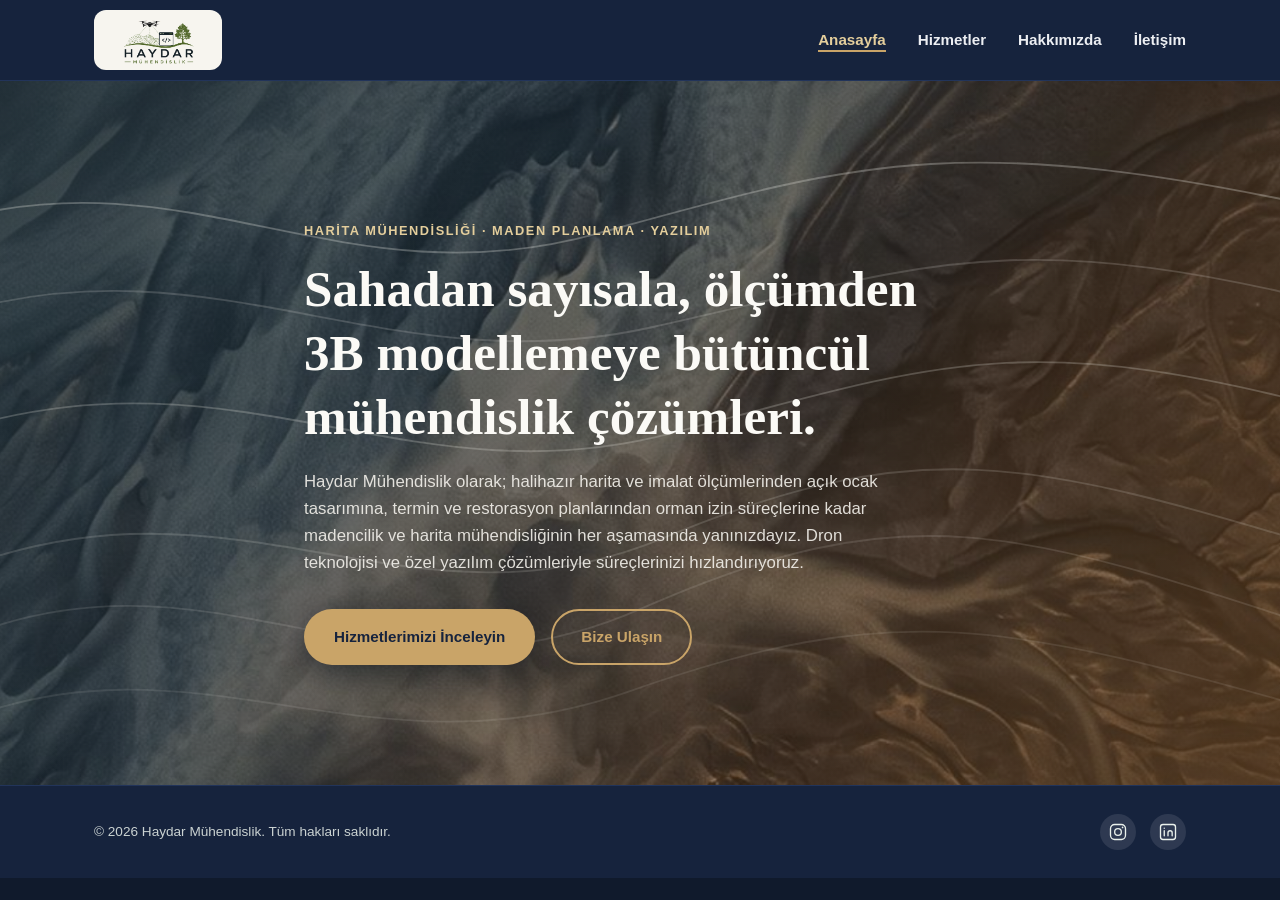
==== index.html @ 9c3fd085 "Haydar Mühendislik tanıtım sitesini ekle Statik HTML/CSS/JS ile hazırlanmış tek sayfalık yapıdan 4 s" ====
<!DOCTYPE html>
<html lang="tr">
<head>
  <meta charset="UTF-8" />
  <meta name="viewport" content="width=device-width, initial-scale=1.0" />
  <title>Haydar Mühendislik | Harita, Maden Mühendisliği ve Yazılım Hizmetleri</title>
  <meta name="description" content="Haydar Mühendislik - Harita ölçümleri, maden planlama ve 3B modelleme, dron çekimi ve yazılım geliştirme alanlarında profesyonel çözümler." />

  <!-- Sosyal medya paylaşım kartı (Open Graph / Twitter) -->
  <meta property="og:type" content="website" />
  <meta property="og:site_name" content="Haydar Mühendislik" />
  <meta property="og:title" content="Haydar Mühendislik | Harita, Maden Mühendisliği ve Yazılım Hizmetleri" />
  <meta property="og:description" content="Harita ölçümleri, maden planlama ve 3B modelleme, dron çekimi ve yazılım geliştirme alanlarında profesyonel çözümler." />
  <meta property="og:url" content="https://www.haydarmuhendislik.com/" />
  <meta property="og:image" content="https://www.haydarmuhendislik.com/og-image.jpg" />
  <meta name="twitter:card" content="summary_large_image" />
  <meta name="twitter:title" content="Haydar Mühendislik | Harita, Maden Mühendisliği ve Yazılım Hizmetleri" />
  <meta name="twitter:description" content="Harita ölçümleri, maden planlama ve 3B modelleme, dron çekimi ve yazılım geliştirme alanlarında profesyonel çözümler." />
  <meta name="twitter:image" content="https://www.haydarmuhendislik.com/og-image.jpg" />

  <!-- Sayfa ikonu (favicon) - basit bir SVG ikon, harici dosya gerektirmez -->
  <link rel="icon" href="data:image/svg+xml,%3Csvg xmlns='http://www.w3.org/2000/svg' viewBox='0 0 100 100'%3E%3Ccircle cx='50' cy='50' r='45' fill='%231F4B43'/%3E%3Ctext x='50' y='68' font-size='55' text-anchor='middle' fill='%23F3EFE6' font-family='Georgia, serif'%3EH%3C/text%3E%3C/svg%3E" />

  <!-- Stil dosyası (göreli yol) -->
  <link rel="stylesheet" href="styles.css" />

  <!-- Arama motorları için yapılandırılmış işletme verisi (JSON-LD) -->
  <script type="application/ld+json">
  {
    "@context": "https://schema.org",
    "@type": "ProfessionalService",
    "name": "Haydar Mühendislik",
    "image": "https://www.haydarmuhendislik.com/og-image.jpg",
    "url": "https://www.haydarmuhendislik.com/",
    "telephone": "+905077179444",
    "email": "info@haydarmuhendislik.com",
    "address": {
      "@type": "PostalAddress",
      "streetAddress": "Güneşevler Mahallesi, Doruk Sokak",
      "addressLocality": "Altındağ",
      "addressRegion": "Ankara",
      "addressCountry": "TR"
    },
    "sameAs": ["https://www.instagram.com/haydarmuhendislik"],
    "description": "Harita mühendisliği, maden planlama ve 3B modelleme, dron çekimi ve yazılım geliştirme hizmetleri sunan mühendislik firması."
  }
  </script>
</head>
<body>

  <!-- ============ HEADER ============ -->
  <header class="site-header">
    <div class="container header-inner">
      <a href="index.html" class="logo">
        <img src="logo-header.png" alt="Haydar Mühendislik" class="logo-image" />
      </a>

      <button class="nav-toggle" id="navToggle" aria-label="Menüyü aç/kapat" aria-expanded="false">
        <span></span>
        <span></span>
        <span></span>
      </button>

      <nav class="main-nav" id="mainNav">
        <ul>
          <li><a href="index.html" class="active" aria-current="page">Anasayfa</a></li>
          <li><a href="hizmetler.html">Hizmetler</a></li>
          <li><a href="hakkimizda.html">Hakkımızda</a></li>
          <li><a href="iletisim.html">İletişim</a></li>
        </ul>
      </nav>
    </div>
  </header>

  <main>
    <!-- ============ HERO / ANASAYFA ============ -->
    <section class="hero">
      <!-- Havadan arazi fotoğrafı (Unsplash Lisansı ile ücretsiz kullanım, Matheo JBT) -->
      <div class="hero-photo" aria-hidden="true"></div>

      <!-- Dekoratif kontur çizgisi animasyonu (harita/topografya teması) -->
      <div class="hero-bg" aria-hidden="true">
        <svg viewBox="0 0 1200 600" preserveAspectRatio="none" xmlns="http://www.w3.org/2000/svg">
          <path class="contour c1" d="M-50 120 C 180 60, 320 190, 560 130 S 900 40, 1250 110" />
          <path class="contour c2" d="M-50 200 C 200 130, 360 260, 610 210 S 940 120, 1250 190" />
          <path class="contour c3" d="M-50 300 C 220 220, 380 360, 630 300 S 960 210, 1250 280" />
          <path class="contour c4" d="M-50 480 C 200 380, 350 550, 600 450 S 950 380, 1250 470" />
          <path class="contour c5" d="M-50 420 C 220 320, 380 480, 620 390 S 960 320, 1250 400" />
          <path class="contour c6" d="M-50 550 C 180 460, 340 600, 590 520 S 940 460, 1250 540" />
        </svg>
      </div>

      <div class="container hero-inner">
        <p class="hero-eyebrow">Harita Mühendisliği &middot; Maden Planlama &middot; Yazılım</p>
        <h1>Sahadan sayısala, ölçümden 3B modellemeye bütüncül mühendislik çözümleri.</h1>
        <p class="hero-subtitle">
          Haydar Mühendislik olarak; halihazır harita ve imalat ölçümlerinden
          açık ocak tasarımına, termin ve restorasyon planlarından orman izin
          süreçlerine kadar madencilik ve harita mühendisliğinin her
          aşamasında yanınızdayız. Dron teknolojisi ve özel yazılım
          çözümleriyle süreçlerinizi hızlandırıyoruz.
        </p>
        <div class="hero-actions">
          <a href="hizmetler.html" class="btn btn-primary">Hizmetlerimizi İnceleyin</a>
          <a href="iletisim.html" class="btn btn-outline">Bize Ulaşın</a>
        </div>
      </div>
    </section>
  </main>

  <!-- ============ FOOTER ============ -->
  <footer class="site-footer">
    <div class="container footer-inner">
      <p>&copy; <span id="currentYear"></span> Haydar Mühendislik. Tüm hakları saklıdır.</p>

      <!-- Sosyal medya ikonları için placeholder linkler -->
      <div class="social-links">
        <a href="https://www.instagram.com/haydarmuhendislik" target="_blank" rel="noopener" aria-label="Instagram" class="social-icon">
          <svg viewBox="0 0 24 24" width="20" height="20" fill="none" xmlns="http://www.w3.org/2000/svg">
            <rect x="3" y="3" width="18" height="18" rx="5" stroke="currentColor" stroke-width="1.6"/>
            <circle cx="12" cy="12" r="4" stroke="currentColor" stroke-width="1.6"/>
            <circle cx="17.5" cy="6.5" r="1" fill="currentColor"/>
          </svg>
        </a>
        <a href="#" aria-label="LinkedIn" class="social-icon">
          <svg viewBox="0 0 24 24" width="20" height="20" fill="none" xmlns="http://www.w3.org/2000/svg">
            <rect x="3" y="3" width="18" height="18" rx="3" stroke="currentColor" stroke-width="1.6"/>
            <path d="M7.5 10.5v6M7.5 7.5v.01M12 16.5v-3.5c0-1.5 1-2.5 2.5-2.5s2.5 1 2.5 2.5v3.5" stroke="currentColor" stroke-width="1.6" stroke-linecap="round"/>
          </svg>
        </a>
      </div>
    </div>
  </footer>

  <!-- JS dosyası (göreli yol) -->
  <script src="script.js"></script>
</body>
</html>
---- styles.css ----
/* ==========================================================================
   Haydar Mühendislik - Tanıtım Sitesi Stilleri
   Tema: Koyu lacivert zemin + altın/bronz vurgu (profesyonel kurumsal tema)
   ========================================================================== */

/* ---------- Değişkenler (Renk Paleti) ---------- */
:root {
  /* Ana vurgu rengi: sıcak altın/bronz tonu (eski yeşilin yerine) */
  --color-primary: #C9A468;
  --color-primary-light: #E0C08A;
  --color-secondary: #4FA3C7;     /* etkileşim/hover için parlak mavi */
  --color-accent: #C9A468;
  --color-accent-light: #E4CE9C;

  --color-navy: #16233D;          /* header/footer laciverti */
  --color-navy-light: #22345A;

  --color-cream: #F7F5EF;         /* logo rozetleri için sabit açık ton */

  --color-bg: #101A2C;            /* koyu lacivert sayfa zemini */
  --color-surface: #1C2C4A;       /* bölüm panelleri (orta lacivert) */
  --color-surface-alt: #24365C;   /* ikinci derece panel tonu */
  --color-text: #ECEFF4;          /* açık gri-beyaz metin */
  --color-text-muted: #9DA8BE;
  --color-border: #2B3B5C;

  /* Hero için "havadan arazi" duotone tonları (soğuk gri-mavi -> sıcak bronz) */
  --hero-cool-dark: #223138;
  --hero-cool-light: #4F6E78;
  --hero-warm-light: #B98A52;
  --hero-warm-dark: #6E4A26;

  --shadow-soft: 0 10px 30px rgba(3, 8, 18, 0.45);
  --shadow-medium: 0 14px 40px rgba(3, 8, 18, 0.55);

  --radius-md: 12px;
  --radius-lg: 20px;

  --container-width: 1140px;
  --transition: 0.25s ease;
}

/* ---------- Reset ---------- */
* {
  margin: 0;
  padding: 0;
  box-sizing: border-box;
}

html {
  scroll-behavior: auto;
}

body {
  font-family: "Segoe UI", "Helvetica Neue", Arial, sans-serif;
  background-color: var(--color-bg);
  color: var(--color-text);
  line-height: 1.6;
  -webkit-font-smoothing: antialiased;
}

img, svg {
  display: block;
  max-width: 100%;
}

a {
  text-decoration: none;
  color: inherit;
}

ul {
  list-style: none;
}

h1, h2, h3, h4 {
  font-family: Georgia, "Times New Roman", serif;
  font-weight: 700;
  line-height: 1.25;
  color: var(--color-primary);
}

.container {
  width: 100%;
  max-width: var(--container-width);
  margin: 0 auto;
  padding: 0 24px;
}

/* ---------- Butonlar ---------- */
.btn {
  display: inline-block;
  padding: 14px 28px;
  border-radius: 999px;
  font-weight: 600;
  font-size: 0.95rem;
  transition: transform var(--transition), box-shadow var(--transition), background-color var(--transition), color var(--transition);
  border: 2px solid transparent;
  cursor: pointer;
}

.btn-primary {
  background-color: var(--color-primary);
  color: var(--color-navy);
  box-shadow: var(--shadow-soft);
}

.btn-primary:hover {
  background-color: var(--color-primary-light);
  transform: translateY(-2px);
  box-shadow: var(--shadow-medium);
}

.btn-outline {
  background-color: transparent;
  border-color: var(--color-primary);
  color: var(--color-primary);
}

.btn-outline:hover {
  background-color: var(--color-primary);
  color: var(--color-navy);
  transform: translateY(-2px);
}

/* ==========================================================================
   HEADER
   ========================================================================== */
.site-header {
  position: sticky;
  top: 0;
  z-index: 100;
  background-color: var(--color-navy);
  border-bottom: 1px solid var(--color-navy-light);
}

.header-inner {
  display: flex;
  align-items: center;
  justify-content: space-between;
  padding-top: 10px;
  padding-bottom: 10px;
}

.logo {
  display: flex;
  align-items: center;
  color: var(--color-primary);
  background-color: var(--color-cream);
  padding: 6px 16px;
  border-radius: 12px;
}

.logo-image {
  height: 48px;
  width: auto;
  display: block;
}

.main-nav ul {
  display: flex;
  gap: 32px;
}

.main-nav a {
  font-weight: 600;
  font-size: 0.95rem;
  color: #EDEFF3;
  position: relative;
  padding-bottom: 4px;
  transition: color var(--transition);
}

.main-nav a:hover {
  color: var(--color-accent-light);
}

.main-nav a::after {
  content: "";
  position: absolute;
  left: 0;
  bottom: 0;
  width: 0;
  height: 2px;
  background-color: var(--color-accent);
  transition: width var(--transition);
}

.main-nav a:hover::after {
  width: 100%;
}

/* Aktif sayfanın menü linki */
.main-nav a.active {
  color: var(--color-accent-light);
}

.main-nav a.active::after {
  width: 100%;
}

/* Mobil menü butonu */
.nav-toggle {
  display: none;
  flex-direction: column;
  justify-content: center;
  gap: 5px;
  width: 40px;
  height: 40px;
  background: none;
  border: none;
  cursor: pointer;
}

.nav-toggle span {
  display: block;
  width: 24px;
  height: 2px;
  background-color: #EDEFF3;
  transition: transform var(--transition), opacity var(--transition);
}

/* ==========================================================================
   HERO
   ========================================================================== */
.hero {
  position: relative;
  overflow: hidden;
  padding: 140px 0 120px;
  background-color: var(--hero-cool-dark); /* görsel yüklenene kadar yedek renk */
}

/* Havadan arazi fotoğrafı - yavaşça yakınlaşan/kayan katman */
.hero-photo {
  position: absolute;
  inset: -20px;
  z-index: 0;
  background-image: url('hero-bg.jpg');
  background-size: cover;
  background-position: center 55%;
  animation: heroZoom 26s ease-in-out infinite alternate;
  will-change: transform;
}

@keyframes heroZoom {
  0%   { transform: scale(1) translate(0, 0); }
  100% { transform: scale(1.12) translate(-1%, -1%); }
}

/* Marka renkleriyle bütünleştiren ve okunurluğu sağlayan duotone karartma */
.hero::after {
  content: "";
  position: absolute;
  inset: 0;
  z-index: 1;
  background: linear-gradient(125deg,
    rgba(34, 49, 56, 0.78) 0%,
    rgba(34, 49, 56, 0.5) 35%,
    rgba(110, 74, 38, 0.4) 70%,
    rgba(110, 74, 38, 0.68) 100%);
}

.hero-bg {
  position: absolute;
  inset: 0;
  z-index: 2;
  opacity: 0.6;
}

.hero-bg svg {
  width: 100%;
  height: 100%;
}

.contour {
  fill: none;
  stroke-width: 1.6;
  stroke: #F7F5EF;
}

.c1 { opacity: 0.45; }
.c2 { opacity: 0.28; }
.c3 { opacity: 0.36; }
.c4 { opacity: 0.2; }
.c5 { opacity: 0.25; }
.c6 { opacity: 0.16; }

/* Kontur çizgilerine yavaş, akışkan bir "nehir" animasyonu */
.contour {
  animation: floatLines 16s ease-in-out infinite;
}
.c2 { animation-delay: -3s; }
.c3 { animation-delay: -6s; }
.c4 { animation-delay: -9s; }
.c5 { animation-delay: -12s; }
.c6 { animation-delay: -15s; }

@keyframes floatLines {
  0%, 100% { transform: translate(0, 0); }
  50% { transform: translate(-12px, -10px); }
}

.hero-inner {
  position: relative;
  z-index: 3;
  max-width: 720px;
}

.hero-eyebrow {
  text-transform: uppercase;
  letter-spacing: 0.12em;
  font-size: 0.8rem;
  font-weight: 700;
  color: var(--color-accent-light);
  margin-bottom: 16px;
}

.hero h1 {
  font-size: clamp(2rem, 4.5vw, 3.2rem);
  margin-bottom: 20px;
  color: #FBFAF6;
}

.hero-subtitle {
  font-size: 1.05rem;
  color: rgba(247, 245, 239, 0.88);
  margin-bottom: 32px;
  max-width: 600px;
}

.hero-actions {
  display: flex;
  flex-wrap: wrap;
  gap: 16px;
}

/* ==========================================================================
   ORTAK BÖLÜM STİLLERİ
   ========================================================================== */
.section {
  padding: 90px 0;
}

/* Hero'suz sayfalarda ilk bölümün header altında rahat durması için */
.page-top {
  padding-top: 140px;
}

.section-heading {
  max-width: 640px;
  margin: 0 auto 56px;
  text-align: center;
}

.section-eyebrow {
  text-transform: uppercase;
  letter-spacing: 0.12em;
  font-size: 0.8rem;
  font-weight: 700;
  color: var(--color-accent);
  margin-bottom: 12px;
}

.section-heading h2 {
  font-size: clamp(1.7rem, 3vw, 2.4rem);
  margin-bottom: 14px;
}

.section-desc {
  color: var(--color-text-muted);
}

/* ==========================================================================
   HİZMETLER
   ========================================================================== */
.services {
  background-color: var(--color-surface);
}

/* Asimetrik "bento" grid: 3 sütun, kartlar farklı boyut/konumlarda */
.cards-grid {
  display: grid;
  grid-template-columns: repeat(3, 1fr);
  grid-auto-rows: minmax(190px, auto);
  gap: 24px;
}

/* Masaüstünde her kartın grid içindeki konumu (1. Harita, 4. Maden Planlama öne çıkan) */
.cards-grid .card:nth-child(1) { grid-column: 1 / 3; grid-row: 1; }
.cards-grid .card:nth-child(2) { grid-column: 1 / 2; grid-row: 2; }
.cards-grid .card:nth-child(3) { grid-column: 2 / 3; grid-row: 2; }
.cards-grid .card:nth-child(4) { grid-column: 3 / 4; grid-row: 1 / 3; }
.cards-grid .card:nth-child(5) { grid-column: 1 / 2; grid-row: 3; }
.cards-grid .card:nth-child(6) { grid-column: 2 / 4; grid-row: 3; }

.card {
  position: relative;
  background-color: var(--color-bg);
  border: 1px solid var(--color-border);
  border-radius: var(--radius-lg);
  padding: 32px;
  display: flex;
  flex-direction: column;
  justify-content: flex-end;
  overflow: hidden;
  transition: transform var(--transition), box-shadow var(--transition), border-color var(--transition);
}

.card:hover {
  transform: translateY(-6px);
  box-shadow: var(--shadow-medium);
  border-color: var(--color-secondary);
}

.card-icon {
  display: inline-flex;
  align-items: center;
  justify-content: center;
  width: 68px;
  height: 68px;
  border-radius: 50%;
  background-color: var(--color-primary);
  color: var(--color-navy);
  margin-bottom: 24px;
  flex-shrink: 0;
  transition: transform var(--transition);
}

.card:hover .card-icon {
  transform: scale(1.08) rotate(-4deg);
}

.card-icon svg {
  width: 34px;
  height: 34px;
}

.card h3 {
  font-size: 1.25rem;
  margin-bottom: 12px;
}

.card p {
  color: var(--color-text-muted);
  font-size: 0.95rem;
}

/* Öne çıkan kart (Maden Planlama ve 3B Modelleme): diğer koyu kartların arasında altın zemin ile öne çıkar */
.card-featured {
  background: linear-gradient(150deg, var(--hero-warm-light) 0%, var(--color-primary) 50%, var(--color-accent-light) 130%);
  border-color: transparent;
}

.card-featured::after {
  content: "";
  position: absolute;
  inset: 0;
  background-image:
    radial-gradient(circle at 85% 15%, rgba(255, 255, 255, 0.25), transparent 55%);
  pointer-events: none;
}

.card-featured .card-icon {
  background-color: rgba(22, 35, 61, 0.16);
  color: var(--color-navy);
}

.card-featured h3 {
  color: var(--color-navy);
}

.card-featured p {
  color: rgba(22, 35, 61, 0.75);
}

.card-featured:hover {
  border-color: transparent;
}

/* ==========================================================================
   HAKKIMIZDA
   ========================================================================== */
.about-inner {
  display: grid;
  grid-template-columns: 1.2fr 0.8fr;
  gap: 60px;
  align-items: center;
}

.about-text p {
  color: var(--color-text-muted);
  margin-bottom: 18px;
}

.about-stats {
  display: flex;
  gap: 36px;
  margin-top: 28px;
}

.about-stats li {
  display: flex;
  flex-direction: column;
}

.about-stats strong {
  font-family: Georgia, serif;
  font-size: 1.8rem;
  color: var(--color-primary);
}

.about-stats span {
  font-size: 0.85rem;
  color: var(--color-text-muted);
}

.about-visual {
  display: flex;
  align-items: center;
  justify-content: center;
  aspect-ratio: 1 / 1;
  border-radius: 50%;
  background-color: var(--color-cream);
  padding: 15%;
}

.about-logo {
  width: 100%;
  height: auto;
}

/* Vizyon / Misyon */
.vm-grid {
  display: grid;
  grid-template-columns: 1fr 1fr;
  gap: 24px;
  margin-top: 64px;
}

.vm-card {
  background-color: var(--color-surface);
  border: 1px solid var(--color-border);
  border-radius: var(--radius-lg);
  padding: 36px;
  transition: transform var(--transition), box-shadow var(--transition), border-color var(--transition);
}

.vm-card:hover {
  transform: translateY(-6px);
  box-shadow: var(--shadow-medium);
  border-color: var(--color-secondary);
}

.vm-icon {
  display: inline-flex;
  align-items: center;
  justify-content: center;
  width: 60px;
  height: 60px;
  border-radius: 50%;
  background-color: var(--color-primary);
  color: var(--color-navy);
  margin-bottom: 20px;
}

.vm-card h3 {
  font-size: 1.2rem;
  margin-bottom: 12px;
}

.vm-card p {
  color: var(--color-text-muted);
  font-size: 0.95rem;
}

/* ==========================================================================
   İLETİŞİM
   ========================================================================== */
.contact {
  background-color: var(--color-surface);
}

.contact-grid {
  display: grid;
  grid-template-columns: 0.9fr 1.1fr;
  gap: 48px;
}

.contact-info {
  display: flex;
  flex-direction: column;
  gap: 28px;
}

.contact-item {
  display: flex;
  gap: 16px;
  align-items: flex-start;
}

.contact-icon {
  display: inline-flex;
  align-items: center;
  justify-content: center;
  width: 44px;
  height: 44px;
  border-radius: 50%;
  background-color: var(--color-accent-light);
  color: var(--color-navy);
  flex-shrink: 0;
}

.contact-item h4 {
  font-size: 1rem;
  margin-bottom: 4px;
}

.contact-item p {
  color: var(--color-text-muted);
  font-size: 0.95rem;
}

/* Form */
.contact-form {
  background-color: var(--color-bg);
  border: 1px solid var(--color-border);
  border-radius: var(--radius-lg);
  padding: 32px;
  display: flex;
  flex-direction: column;
  gap: 18px;
}

.form-row {
  display: flex;
  flex-direction: column;
  gap: 6px;
}

.form-row label {
  font-size: 0.85rem;
  font-weight: 600;
  color: var(--color-text);
}

.form-row input,
.form-row textarea {
  font-family: inherit;
  font-size: 0.95rem;
  padding: 12px 14px;
  border: 1px solid var(--color-border);
  border-radius: var(--radius-md);
  background-color: var(--color-surface);
  color: var(--color-text);
  resize: vertical;
  transition: border-color var(--transition), box-shadow var(--transition);
}

.form-row input:focus,
.form-row textarea:focus {
  outline: none;
  border-color: var(--color-secondary);
  box-shadow: 0 0 0 3px rgba(79, 163, 199, 0.25);
}

.form-row input::placeholder,
.form-row textarea::placeholder {
  color: var(--color-text-muted);
}

.form-submit {
  align-self: flex-start;
  border: none;
}

.form-submit:disabled {
  opacity: 0.7;
  cursor: not-allowed;
}

.form-status {
  font-size: 0.9rem;
  font-weight: 600;
  min-height: 1.2em;
}

.form-status-success {
  color: #7FCBA4;
}

.form-status-error {
  color: #E38181;
}

/* ==========================================================================
   404 SAYFASI
   ========================================================================== */
.not-found-inner {
  max-width: 640px;
  text-align: center;
  margin: 0 auto;
}

.not-found-title {
  font-size: clamp(2.2rem, 6vw, 4rem);
  margin: 12px 0 20px;
}

.not-found-desc {
  color: var(--color-text-muted);
  margin-bottom: 32px;
}

.not-found-actions {
  justify-content: center;
}

/* Konum haritası */
.contact-map {
  grid-column: 1 / -1;
  margin-top: 8px;
  border-radius: var(--radius-lg);
  overflow: hidden;
  border: 1px solid var(--color-border);
  box-shadow: var(--shadow-soft);
}

.contact-map iframe {
  width: 100%;
  height: 380px;
  display: block;
  border: 0;
}

/* ==========================================================================
   FOOTER
   ========================================================================== */
.site-footer {
  background-color: var(--color-navy);
  color: #EAF1EC;
  padding: 28px 0;
  border-top: 1px solid var(--color-navy-light);
}

.footer-inner {
  display: flex;
  align-items: center;
  justify-content: space-between;
  flex-wrap: wrap;
  gap: 16px;
}

.footer-inner p {
  font-size: 0.85rem;
  opacity: 0.85;
}

.social-links {
  display: flex;
  gap: 14px;
}

.social-icon {
  display: inline-flex;
  align-items: center;
  justify-content: center;
  width: 36px;
  height: 36px;
  border-radius: 50%;
  background-color: rgba(255, 255, 255, 0.1);
  color: #EAF1EC;
  transition: background-color var(--transition), transform var(--transition);
}

.social-icon:hover {
  background-color: var(--color-accent);
  color: var(--color-navy);
  transform: translateY(-2px);
}

/* ==========================================================================
   RESPONSIVE - TABLET
   ========================================================================== */
@media (max-width: 900px) {
  .cards-grid {
    grid-template-columns: 1fr 1fr;
    grid-auto-rows: auto;
  }

  /* Bento düzeni dar ekranda basit 2 sütuna döner */
  .cards-grid .card:nth-child(1),
  .cards-grid .card:nth-child(2),
  .cards-grid .card:nth-child(3),
  .cards-grid .card:nth-child(4),
  .cards-grid .card:nth-child(5),
  .cards-grid .card:nth-child(6) {
    grid-column: auto;
    grid-row: auto;
  }

  .cards-grid .card:nth-child(1),
  .cards-grid .card:nth-child(4) {
    grid-column: 1 / 3;
  }

  .about-inner {
    grid-template-columns: 1fr;
  }

  .about-visual {
    order: -1;
    max-width: 320px;
    margin: 0 auto;
  }

  .contact-grid {
    grid-template-columns: 1fr;
  }
}

/* ==========================================================================
   RESPONSIVE - MOBİL
   ========================================================================== */
@media (max-width: 640px) {
  .nav-toggle {
    display: flex;
  }

  .logo-image {
    height: 40px;
  }

  .main-nav {
    position: absolute;
    top: 100%;
    left: 0;
    right: 0;
    background-color: var(--color-surface);
    border-bottom: 1px solid var(--color-border);
    max-height: 0;
    overflow: hidden;
    transition: max-height var(--transition);
  }

  .main-nav.open {
    max-height: 300px;
  }

  .main-nav ul {
    flex-direction: column;
    gap: 0;
    padding: 8px 24px 20px;
  }

  .main-nav ul li {
    border-top: 1px solid var(--color-border);
  }

  .main-nav ul li a {
    display: block;
    padding: 14px 0;
    color: var(--color-text);
  }

  .main-nav ul li a:hover {
    color: var(--color-primary);
  }

  .hero {
    padding: 90px 0 70px;
    text-align: center;
  }

  .page-top {
    padding-top: 100px;
  }

  .hero-inner {
    margin: 0 auto;
  }

  .hero-actions {
    justify-content: center;
  }

  .cards-grid {
    grid-template-columns: 1fr;
  }

  .cards-grid .card:nth-child(1),
  .cards-grid .card:nth-child(4) {
    grid-column: auto;
  }

  .vm-grid {
    grid-template-columns: 1fr;
  }

  .about-stats {
    flex-wrap: wrap;
    gap: 24px;
  }

  .footer-inner {
    flex-direction: column;
    text-align: center;
  }
}
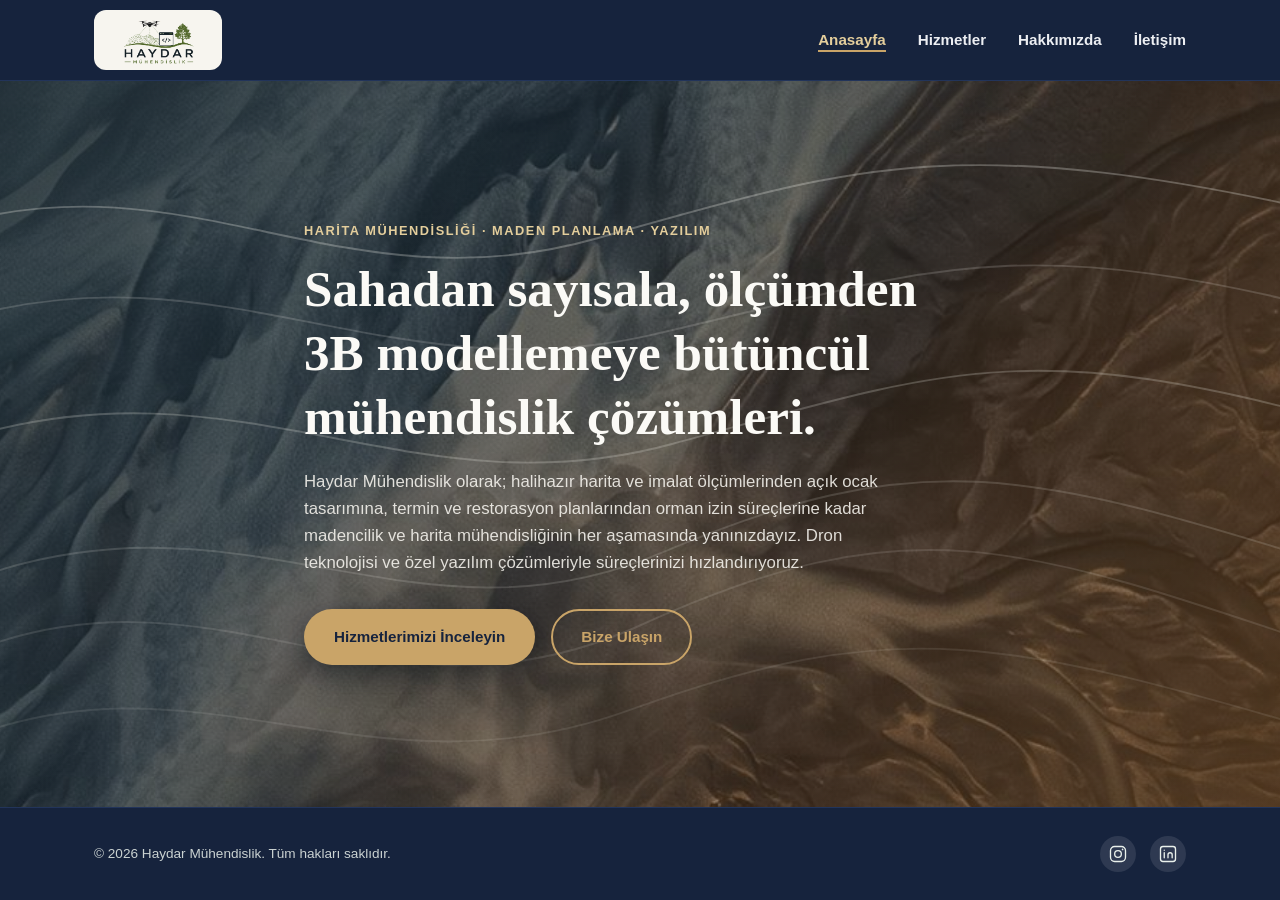
==== commit 1175df0f: "Footer'a LinkedIn şirket sayfası linkini ekle Co-Authored-By: Claude Sonnet 5 <noreply@anthropic.com" ====
--- a/index.html
+++ b/index.html
@@ -122,7 +122,7 @@
             <circle cx="17.5" cy="6.5" r="1" fill="currentColor"/>
           </svg>
         </a>
-        <a href="#" aria-label="LinkedIn" class="social-icon">
+        <a href="https://www.linkedin.com/company/haydar-m%C3%BChendislik/" target="_blank" rel="noopener" aria-label="LinkedIn" class="social-icon">
           <svg viewBox="0 0 24 24" width="20" height="20" fill="none" xmlns="http://www.w3.org/2000/svg">
             <rect x="3" y="3" width="18" height="18" rx="3" stroke="currentColor" stroke-width="1.6"/>
             <path d="M7.5 10.5v6M7.5 7.5v.01M12 16.5v-3.5c0-1.5 1-2.5 2.5-2.5s2.5 1 2.5 2.5v3.5" stroke="currentColor" stroke-width="1.6" stroke-linecap="round"/>
--- a/styles.css
+++ b/styles.css
@@ -49,14 +49,35 @@
 
 html {
   scroll-behavior: auto;
+  height: 100%;
 }
 
 body {
+  display: flex;
+  flex-direction: column;
+  min-height: 100vh;
   font-family: "Segoe UI", "Helvetica Neue", Arial, sans-serif;
   background-color: var(--color-bg);
   color: var(--color-text);
   line-height: 1.6;
   -webkit-font-smoothing: antialiased;
+}
+
+/* İçerik kısa olsa bile footer'ı büyük ekranlarda ekranın altına sabitler */
+main {
+  flex: 1 0 auto;
+  display: flex;
+  flex-direction: column;
+}
+
+/* Sayfadaki tek bölüm (hero, hizmetler, hakkımızda vb.) mevcut alanı doldurur
+   böylece arka plan (fotoğraf/renk) footer'a kadar uzar */
+main > section {
+  flex: 1 0 auto;
+}
+
+.site-footer {
+  flex-shrink: 0;
 }
 
 img, svg {
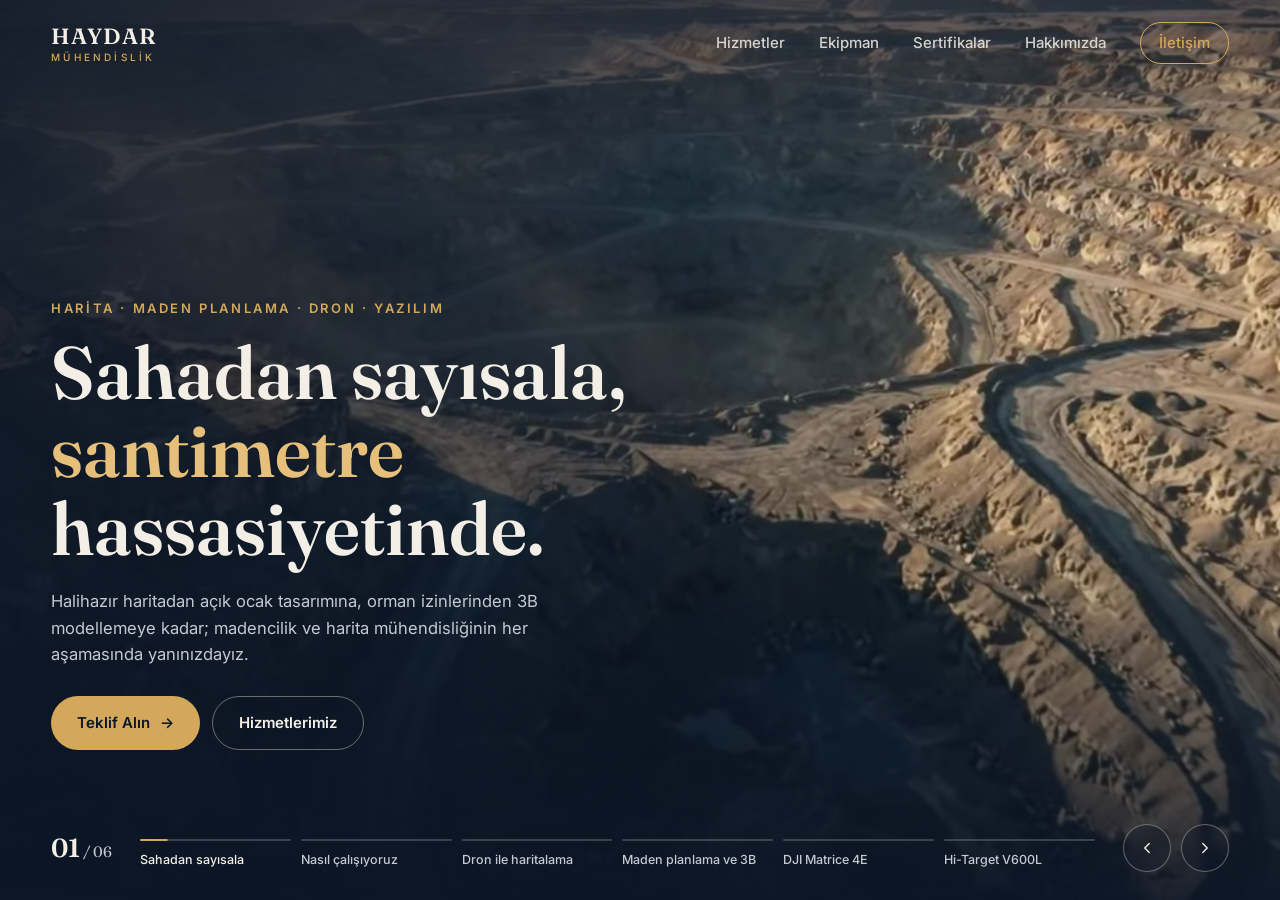
==== commit ef148e2d: "Yeni site tasarımı: slaytlı ana sayfa, hizmetler, sertifikalar, hakkımızda, iletişim - Ana sayfa yan" ====
--- a/index.html
+++ b/index.html
@@ -1,138 +1,390 @@
-<!DOCTYPE html>
+<!doctype html>
 <html lang="tr">
 <head>
-  <meta charset="UTF-8" />
-  <meta name="viewport" content="width=device-width, initial-scale=1.0" />
-  <title>Haydar Mühendislik | Harita, Maden Mühendisliği ve Yazılım Hizmetleri</title>
-  <meta name="description" content="Haydar Mühendislik - Harita ölçümleri, maden planlama ve 3B modelleme, dron çekimi ve yazılım geliştirme alanlarında profesyonel çözümler." />
-
-  <!-- Sosyal medya paylaşım kartı (Open Graph / Twitter) -->
-  <meta property="og:type" content="website" />
-  <meta property="og:site_name" content="Haydar Mühendislik" />
-  <meta property="og:title" content="Haydar Mühendislik | Harita, Maden Mühendisliği ve Yazılım Hizmetleri" />
-  <meta property="og:description" content="Harita ölçümleri, maden planlama ve 3B modelleme, dron çekimi ve yazılım geliştirme alanlarında profesyonel çözümler." />
-  <meta property="og:url" content="https://www.haydarmuhendislik.com/" />
-  <meta property="og:image" content="https://www.haydarmuhendislik.com/og-image.jpg" />
-  <meta name="twitter:card" content="summary_large_image" />
-  <meta name="twitter:title" content="Haydar Mühendislik | Harita, Maden Mühendisliği ve Yazılım Hizmetleri" />
-  <meta name="twitter:description" content="Harita ölçümleri, maden planlama ve 3B modelleme, dron çekimi ve yazılım geliştirme alanlarında profesyonel çözümler." />
-  <meta name="twitter:image" content="https://www.haydarmuhendislik.com/og-image.jpg" />
-
-  <!-- Sayfa ikonu (favicon) - basit bir SVG ikon, harici dosya gerektirmez -->
-  <link rel="icon" href="data:image/svg+xml,%3Csvg xmlns='http://www.w3.org/2000/svg' viewBox='0 0 100 100'%3E%3Ccircle cx='50' cy='50' r='45' fill='%231F4B43'/%3E%3Ctext x='50' y='68' font-size='55' text-anchor='middle' fill='%23F3EFE6' font-family='Georgia, serif'%3EH%3C/text%3E%3C/svg%3E" />
-
-  <!-- Stil dosyası (göreli yol) -->
-  <link rel="stylesheet" href="styles.css" />
-
-  <!-- Arama motorları için yapılandırılmış işletme verisi (JSON-LD) -->
-  <script type="application/ld+json">
-  {
-    "@context": "https://schema.org",
-    "@type": "ProfessionalService",
-    "name": "Haydar Mühendislik",
-    "image": "https://www.haydarmuhendislik.com/og-image.jpg",
-    "url": "https://www.haydarmuhendislik.com/",
-    "telephone": "+905077179444",
-    "email": "info@haydarmuhendislik.com",
-    "address": {
-      "@type": "PostalAddress",
-      "streetAddress": "Güneşevler Mahallesi, Doruk Sokak",
-      "addressLocality": "Altındağ",
-      "addressRegion": "Ankara",
-      "addressCountry": "TR"
-    },
-    "sameAs": ["https://www.instagram.com/haydarmuhendislik"],
-    "description": "Harita mühendisliği, maden planlama ve 3B modelleme, dron çekimi ve yazılım geliştirme hizmetleri sunan mühendislik firması."
-  }
-  </script>
+<meta charset="utf-8">
+<meta name="viewport" content="width=device-width, initial-scale=1">
+<title>Haydar Mühendislik | Harita, Maden Planlama ve Dron Hizmetleri</title>
+<meta name="description" content="Ankara merkezli Haydar Mühendislik: halihazır harita ve imalat ölçümleri, maden planlama ve 3B modelleme, orman izin haritaları, RTK dron ile hava görüntüleme ve yazılım çözümleri.">
+<link rel="canonical" href="https://www.haydarmuhendislik.com/">
+<link rel="icon" href="favicon.svg" type="image/svg+xml">
+<meta name="theme-color" content="#0c1626">
+<meta property="og:type" content="website">
+<meta property="og:site_name" content="Haydar Mühendislik">
+<meta property="og:locale" content="tr_TR">
+<meta property="og:title" content="Haydar Mühendislik | Harita, Maden Planlama ve Dron Hizmetleri">
+<meta property="og:description" content="Ankara merkezli Haydar Mühendislik: halihazır harita ve imalat ölçümleri, maden planlama ve 3B modelleme, orman izin haritaları, RTK dron ile hava görüntüleme ve yazılım çözümleri.">
+<meta property="og:url" content="https://www.haydarmuhendislik.com/">
+<meta property="og:image" content="https://www.haydarmuhendislik.com/og-image.jpg">
+<meta name="twitter:card" content="summary_large_image">
+<script type="application/ld+json">
+{
+  "@context": "https://schema.org",
+  "@type": "ProfessionalService",
+  "name": "Haydar Mühendislik",
+  "url": "https://www.haydarmuhendislik.com/",
+  "image": "https://www.haydarmuhendislik.com/og-image.jpg",
+  "logo": "https://www.haydarmuhendislik.com/favicon.svg",
+  "telephone": "+905077179444",
+  "email": "info@haydarmuhendislik.com",
+  "foundingDate": "2026-06",
+  "address": {
+    "@type": "PostalAddress",
+    "streetAddress": "Güneşevler Mahallesi, Doruk Sokak",
+    "addressLocality": "Altındağ",
+    "addressRegion": "Ankara",
+    "addressCountry": "TR"
+  },
+  "areaServed": "TR",
+  "sameAs": [
+    "https://www.instagram.com/haydarmuhendislik",
+    "https://www.linkedin.com/company/haydar-m%C3%BChendislik/"
+  ],
+  "description": "Harita mühendisliği, maden planlama ve 3B modelleme, orman izin haritaları, dron ile hava görüntüleme ve yazılım geliştirme hizmetleri."
+}
+</script>
+<link rel="preconnect" href="https://fonts.googleapis.com">
+<link rel="preconnect" href="https://fonts.gstatic.com" crossorigin>
+<link href="https://fonts.googleapis.com/css2?family=Fraunces:opsz,wght@9..144,500;9..144,600&family=Inter:wght@400;500;600&display=swap" rel="stylesheet">
+<link rel="preload" as="image" href="assets/hero-ocak-poster.jpg">
+<style>
+:root{
+  --bg:#0c1626;
+  --gold:#d4a85a;
+  --gold-2:#e6c07a;
+  --text:#f3efe6;
+  --muted:#c4c9d2;
+  --kart:rgba(19,33,58,.72);
+}
+*{box-sizing:border-box}
+html,body{height:100%}
+body{margin:0;background:var(--bg);color:var(--text);font:16px/1.6 Inter,system-ui,sans-serif;-webkit-font-smoothing:antialiased;overflow:hidden}
+a{color:inherit;text-decoration:none}
+button{font:inherit;color:inherit}
+
+/* ---------- Üst menü ---------- */
+.ust{position:fixed;inset:0 0 auto;z-index:10;display:flex;align-items:center;justify-content:space-between;padding:22px clamp(16px,4vw,56px)}
+.logo{font-family:Fraunces,Georgia,serif;font-size:22px;font-weight:600;letter-spacing:.04em;line-height:1.1}
+.logo span{display:block;font:500 10px/1 Inter,sans-serif;letter-spacing:.32em;color:var(--gold);margin-top:4px}
+.menu{display:flex;align-items:center;gap:34px;font-size:15px;font-weight:500}
+.menu a{opacity:.85;transition:opacity .2s}
+.menu a:hover{opacity:1}
+.menu .teklif{border:1px solid var(--gold);color:var(--gold);padding:8px 18px;border-radius:999px;opacity:1;transition:background .2s,color .2s}
+.menu .teklif:hover{background:var(--gold);color:var(--bg)}
+
+/* ---------- Slayt kaydırıcı ---------- */
+.kaydirici{display:flex;height:100svh;overflow-x:auto;overflow-y:hidden;scroll-snap-type:x mandatory;scrollbar-width:none;overscroll-behavior-x:contain}
+.kaydirici::-webkit-scrollbar{display:none}
+.kaydirici.surukle{scroll-snap-type:none;cursor:grabbing}
+.slayt{position:relative;flex:0 0 100%;height:100%;scroll-snap-align:start;scroll-snap-stop:always;overflow:hidden;isolation:isolate;display:flex;align-items:flex-end}
+.slayt>video,.slayt>img{position:absolute;inset:0;width:100%;height:100%;object-fit:cover;z-index:-2;user-select:none;-webkit-user-drag:none}
+.slayt>img{transform:scale(1.08);transition:transform 9s linear}
+.slayt.aktif>img{transform:scale(1)}
+.slayt>img.sag{left:auto;right:-6%;width:80%}
+@media (max-width:820px){.slayt>img.sag{inset:84px 0 auto 0;width:100%;height:auto;aspect-ratio:16/9;object-fit:cover}}
+.slayt::after{content:"";position:absolute;inset:0;z-index:-1;
+  background:
+    linear-gradient(180deg,rgba(12,22,38,.55) 0%,rgba(12,22,38,0) 18%),
+    linear-gradient(90deg,rgba(12,22,38,.88) 0%,rgba(12,22,38,.5) 42%,rgba(12,22,38,0) 75%),
+    linear-gradient(0deg,rgba(12,22,38,.92) 0%,rgba(12,22,38,0) 42%)}
+
+.icerik{width:100%;max-width:1440px;margin:0 auto;padding:120px clamp(16px,4vw,56px) 150px}
+.ust-baslik{color:var(--gold);font-size:13px;font-weight:600;letter-spacing:.2em;text-transform:uppercase;margin:0 0 16px}
+h1,h2{font-family:Fraunces,Georgia,serif;font-weight:600;line-height:1.05;margin:0 0 20px;max-width:15ch;overflow-wrap:break-word}
+h1{font-size:clamp(34px,5.8vw,76px)}
+h2{font-size:clamp(32px,5vw,66px)}
+h1 em,h2 em{font-style:normal;color:var(--gold-2)}
+.aciklama{color:var(--muted);font-size:clamp(15px,1.3vw,18px);max-width:540px;margin:0 0 28px}
+.butonlar{display:flex;gap:12px;flex-wrap:wrap}
+.btn{display:inline-flex;align-items:center;gap:10px;padding:14px 26px;border-radius:999px;font-weight:600;font-size:15px;transition:transform .2s,background .2s,border-color .2s}
+.btn:hover{transform:translateY(-2px)}
+.btn-ana{background:var(--gold);color:var(--bg)}
+.btn-ana:hover{background:var(--gold-2)}
+.btn-cizgi{border:1px solid rgba(243,239,230,.4)}
+.btn-cizgi:hover{border-color:var(--text)}
+
+/* rakam ve özellik kartları */
+.kartlar{display:grid;grid-template-columns:repeat(2,minmax(0,210px));gap:10px;margin:0;padding:0;list-style:none}
+.kartlar li{background:var(--kart);backdrop-filter:blur(8px);-webkit-backdrop-filter:blur(8px);border:1px solid rgba(255,255,255,.08);border-radius:14px;padding:12px 16px;min-width:130px}
+.kartlar strong{display:block;font-family:Fraunces,Georgia,serif;font-size:24px;font-weight:600;line-height:1.15}
+.kartlar small{font:600 13px Inter,sans-serif;color:var(--gold);margin-left:3px}
+.kartlar span{font-size:12.5px;color:var(--muted)}
+.marka{color:var(--muted);font-size:13px;letter-spacing:.16em;text-transform:uppercase;margin:0 0 6px}
+.adimlar{list-style:none;margin:0;padding:0;max-width:460px;border-top:1px solid rgba(243,239,230,.16)}
+.adimlar li{padding:11px 0;border-bottom:1px solid rgba(243,239,230,.16);font-weight:500}
+.adimlar b{color:var(--gold);font-family:Fraunces,Georgia,serif;margin-right:14px}
+
+/* aktif slaytta yazılar sırayla belirsin */
+.gir{opacity:0;transform:translateY(22px);transition:opacity .8s cubic-bezier(.2,.7,.2,1),transform .8s cubic-bezier(.2,.7,.2,1)}
+.aktif .gir{opacity:1;transform:none}
+.aktif .gir:nth-child(2){transition-delay:.1s}
+.aktif .gir:nth-child(3){transition-delay:.2s}
+.aktif .gir:nth-child(4){transition-delay:.3s}
+.aktif .gir:nth-child(5){transition-delay:.4s}
+.aktif .gir:nth-child(6){transition-delay:.5s}
+
+/* ---------- Alt kontrol çubuğu ---------- */
+.kontrol{position:fixed;left:0;right:0;bottom:0;z-index:10;padding:0 clamp(16px,4vw,56px) 28px;display:flex;align-items:flex-end;gap:28px;pointer-events:none}
+.kontrol>*{pointer-events:auto}
+.sayac{font-family:Fraunces,Georgia,serif;font-size:15px;white-space:nowrap;padding-bottom:2px}
+.sayac b{font-size:26px;color:var(--text);font-weight:600}
+.sayac span{color:var(--muted)}
+.bolumler{flex:1;display:flex;gap:10px;margin:0;padding:0;list-style:none}
+.bolumler li{flex:1;min-width:0}
+.bolumler button{width:100%;background:none;border:0;padding:10px 0 0;text-align:left;cursor:pointer;color:var(--muted);font-size:12.5px;font-weight:500;white-space:nowrap;overflow:hidden;text-overflow:ellipsis;transition:color .3s}
+.bolumler button:hover,.bolumler button[aria-current="true"]{color:var(--text)}
+.cubuk{display:block;height:2px;background:rgba(243,239,230,.2);border-radius:2px;overflow:hidden;margin-bottom:9px}
+.cubuk i{display:block;height:100%;width:100%;background:var(--gold);transform:scaleX(0);transform-origin:left}
+.oklar{display:flex;gap:10px}
+.ok{width:48px;height:48px;border-radius:50%;border:1px solid rgba(243,239,230,.35);background:rgba(12,22,38,.35);backdrop-filter:blur(6px);cursor:pointer;display:grid;place-items:center;transition:border-color .2s,background .2s}
+.ok:hover{border-color:var(--gold);background:rgba(212,168,90,.15)}
+.ok svg{width:18px;height:18px}
+.ok:focus-visible,.bolumler button:focus-visible{outline:2px solid var(--gold);outline-offset:3px}
+
+@media (max-width:820px){
+  .menu a:not(.teklif){display:none}
+  .icerik{padding:110px 16px 110px}
+  .ust-baslik{font-size:11.5px;letter-spacing:.14em}
+  h1{font-size:clamp(30px,8.6vw,44px)}
+  h2{font-size:clamp(28px,8vw,40px)}
+  .slayt::after{background:linear-gradient(0deg,rgba(12,22,38,.96) 8%,rgba(12,22,38,.55) 60%,rgba(12,22,38,.35) 100%)}
+  .kartlar{grid-template-columns:1fr 1fr}
+  .kartlar li{min-width:0}
+  .btn{padding:12px 20px}
+  .oklar,.sayac{display:none}
+  .bolumler button{font-size:0;padding-top:6px}
+  .kontrol{padding-bottom:22px}
+}
+@media (max-height:700px) and (min-width:821px){
+  .aciklama{display:none}
+}
+@media (prefers-reduced-motion:reduce){
+  .gir,.slayt>img{transition:none}
+  .gir{opacity:1;transform:none}
+}
+</style>
 </head>
 <body>
 
-  <!-- ============ HEADER ============ -->
-  <header class="site-header">
-    <div class="container header-inner">
-      <a href="index.html" class="logo">
-        <img src="logo-header.png" alt="Haydar Mühendislik" class="logo-image" />
-      </a>
-
-      <button class="nav-toggle" id="navToggle" aria-label="Menüyü aç/kapat" aria-expanded="false">
-        <span></span>
-        <span></span>
-        <span></span>
-      </button>
-
-      <nav class="main-nav" id="mainNav">
-        <ul>
-          <li><a href="index.html" class="active" aria-current="page">Anasayfa</a></li>
-          <li><a href="hizmetler.html">Hizmetler</a></li>
-          <li><a href="hakkimizda.html">Hakkımızda</a></li>
-          <li><a href="iletisim.html">İletişim</a></li>
-        </ul>
-      </nav>
-    </div>
-  </header>
-
-  <main>
-    <!-- ============ HERO / ANASAYFA ============ -->
-    <section class="hero">
-      <!-- Havadan arazi fotoğrafı (Unsplash Lisansı ile ücretsiz kullanım, Matheo JBT) -->
-      <div class="hero-photo" aria-hidden="true"></div>
-
-      <!-- Dekoratif kontur çizgisi animasyonu (harita/topografya teması) -->
-      <div class="hero-bg" aria-hidden="true">
-        <svg viewBox="0 0 1200 600" preserveAspectRatio="none" xmlns="http://www.w3.org/2000/svg">
-          <path class="contour c1" d="M-50 120 C 180 60, 320 190, 560 130 S 900 40, 1250 110" />
-          <path class="contour c2" d="M-50 200 C 200 130, 360 260, 610 210 S 940 120, 1250 190" />
-          <path class="contour c3" d="M-50 300 C 220 220, 380 360, 630 300 S 960 210, 1250 280" />
-          <path class="contour c4" d="M-50 480 C 200 380, 350 550, 600 450 S 950 380, 1250 470" />
-          <path class="contour c5" d="M-50 420 C 220 320, 380 480, 620 390 S 960 320, 1250 400" />
-          <path class="contour c6" d="M-50 550 C 180 460, 340 600, 590 520 S 940 460, 1250 540" />
-        </svg>
+<header class="ust">
+  <a href="index.html" class="logo">HAYDAR<span>MÜHENDİSLİK</span></a>
+  <nav class="menu" aria-label="Ana menü">
+    <a href="hizmetler.html">Hizmetler</a>
+    <a href="#ekipman">Ekipman</a>
+    <a href="sertifikalar.html">Sertifikalar</a>
+    <a href="hakkimizda.html">Hakkımızda</a>
+    <a href="iletisim.html" class="teklif">İletişim</a>
+  </nav>
+</header>
+
+<main class="kaydirici" id="kaydirici" tabindex="0" aria-roledescription="slayt gösterisi" aria-label="Haydar Mühendislik tanıtım">
+
+  <!-- 1: Ana mesaj -->
+  <section class="slayt" data-ad="Sahadan sayısala" aria-roledescription="slayt">
+    <video autoplay muted loop playsinline preload="auto" poster="assets/hero-ocak-poster.jpg" aria-hidden="true">
+      <source src="assets/hero-ocak.webm" type="video/webm">
+      <source src="assets/hero-ocak.mp4" type="video/mp4">
+    </video>
+    <div class="icerik">
+      <p class="ust-baslik gir">Harita · Maden Planlama · Dron · Yazılım</p>
+      <h1 class="gir">Sahadan sayısala, <em>santimetre</em> hassasiyetinde.</h1>
+      <p class="aciklama gir">Halihazır haritadan açık ocak tasarımına, orman izinlerinden 3B modellemeye kadar; madencilik ve harita mühendisliğinin her aşamasında yanınızdayız.</p>
+      <div class="butonlar gir">
+        <a href="iletisim.html#form" class="btn btn-ana">Teklif Alın <span aria-hidden="true">→</span></a>
+        <a href="hizmetler.html" class="btn btn-cizgi">Hizmetlerimiz</a>
       </div>
-
-      <div class="container hero-inner">
-        <p class="hero-eyebrow">Harita Mühendisliği &middot; Maden Planlama &middot; Yazılım</p>
-        <h1>Sahadan sayısala, ölçümden 3B modellemeye bütüncül mühendislik çözümleri.</h1>
-        <p class="hero-subtitle">
-          Haydar Mühendislik olarak; halihazır harita ve imalat ölçümlerinden
-          açık ocak tasarımına, termin ve restorasyon planlarından orman izin
-          süreçlerine kadar madencilik ve harita mühendisliğinin her
-          aşamasında yanınızdayız. Dron teknolojisi ve özel yazılım
-          çözümleriyle süreçlerinizi hızlandırıyoruz.
-        </p>
-        <div class="hero-actions">
-          <a href="hizmetler.html" class="btn btn-primary">Hizmetlerimizi İnceleyin</a>
-          <a href="iletisim.html" class="btn btn-outline">Bize Ulaşın</a>
-        </div>
-      </div>
-    </section>
-  </main>
-
-  <!-- ============ FOOTER ============ -->
-  <footer class="site-footer">
-    <div class="container footer-inner">
-      <p>&copy; <span id="currentYear"></span> Haydar Mühendislik. Tüm hakları saklıdır.</p>
-
-      <!-- Sosyal medya ikonları için placeholder linkler -->
-      <div class="social-links">
-        <a href="https://www.instagram.com/haydarmuhendislik" target="_blank" rel="noopener" aria-label="Instagram" class="social-icon">
-          <svg viewBox="0 0 24 24" width="20" height="20" fill="none" xmlns="http://www.w3.org/2000/svg">
-            <rect x="3" y="3" width="18" height="18" rx="5" stroke="currentColor" stroke-width="1.6"/>
-            <circle cx="12" cy="12" r="4" stroke="currentColor" stroke-width="1.6"/>
-            <circle cx="17.5" cy="6.5" r="1" fill="currentColor"/>
-          </svg>
-        </a>
-        <a href="https://www.linkedin.com/company/haydar-m%C3%BChendislik/" target="_blank" rel="noopener" aria-label="LinkedIn" class="social-icon">
-          <svg viewBox="0 0 24 24" width="20" height="20" fill="none" xmlns="http://www.w3.org/2000/svg">
-            <rect x="3" y="3" width="18" height="18" rx="3" stroke="currentColor" stroke-width="1.6"/>
-            <path d="M7.5 10.5v6M7.5 7.5v.01M12 16.5v-3.5c0-1.5 1-2.5 2.5-2.5s2.5 1 2.5 2.5v3.5" stroke="currentColor" stroke-width="1.6" stroke-linecap="round"/>
-          </svg>
-        </a>
-      </div>
-    </div>
-  </footer>
-
-  <!-- JS dosyası (göreli yol) -->
-  <script src="script.js"></script>
+    </div>
+  </section>
+
+  <!-- 2: Nasıl çalışıyoruz -->
+  <section class="slayt" data-ad="Nasıl çalışıyoruz" data-bir-kez aria-roledescription="slayt">
+    <video muted playsinline preload="metadata" poster="assets/kontur-poster.jpg" aria-hidden="true">
+      <source src="assets/kontur.webm" type="video/webm">
+      <source src="assets/kontur.mp4" type="video/mp4">
+    </video>
+    <div class="icerik">
+      <p class="ust-baslik gir">Nasıl çalışıyoruz</p>
+      <h2 class="gir">Arazi, ölçüldüğü an <em>veriye</em> dönüşür.</h2>
+      <p class="aciklama gir">Dron ve GNSS ile topladığımız ham veriyi eş yükselti eğrilerine, yüzey modellerine ve CAD çizimlerine dönüştürüyoruz.</p>
+      <ol class="adimlar gir">
+        <li><b>01</b>Saha ölçümü — Matrice 4E ve V600L</li>
+        <li><b>02</b>Veri işleme — ortofoto, DEM, nokta bulutu</li>
+        <li><b>03</b>Teslim — harita, hacim raporu, CAD</li>
+      </ol>
+    </div>
+  </section>
+
+  <!-- 3: Dron -->
+  <section class="slayt" data-ad="Dron ile haritalama" data-bir-kez aria-roledescription="slayt">
+    <video muted playsinline preload="metadata" poster="assets/dron-kalkis-poster.jpg" aria-hidden="true">
+      <source src="assets/dron-kalkis.webm" type="video/webm">
+      <source src="assets/dron-kalkis.mp4" type="video/mp4">
+    </video>
+    <div class="icerik">
+      <p class="ust-baslik gir">Dron ile Hava Görüntüleme</p>
+      <h2 class="gir">Günlerce sürecek ölçüm, <em>tek uçuşta.</em></h2>
+      <p class="aciklama gir">RTK destekli dronlarımızla hektarlarca alanı kontrol noktası kurmadan haritalıyor; ortofoto, yüzey modeli ve hacim hesaplarını hızla teslim ediyoruz.</p>
+      <div class="butonlar gir"><a href="hizmetler.html#dron" class="btn btn-cizgi">Dron hizmetlerimiz <span aria-hidden="true">→</span></a></div>
+    </div>
+  </section>
+
+  <!-- 4: Maden planlama -->
+  <section class="slayt" data-ad="Maden planlama ve 3B" aria-roledescription="slayt">
+    <video muted loop playsinline preload="metadata" poster="assets/nokta-bulutu-poster.jpg" aria-hidden="true">
+      <source src="assets/nokta-bulutu.webm" type="video/webm">
+      <source src="assets/nokta-bulutu.mp4" type="video/mp4">
+    </video>
+    <div class="icerik">
+      <p class="ust-baslik gir">Maden Planlama ve 3B Modelleme</p>
+      <h2 class="gir">Ocağınızın her basamağı, <em>santimetre</em> ölçeğinde.</h2>
+      <p class="aciklama gir">Açık ocak tasarımı, sondaj modellemesi, dekapaj, kazı-dolgu ve rezerv hesapları. Sahanızın 3B modelini çıkarıp planlamanızı sayısallaştırıyoruz.</p>
+      <div class="butonlar gir"><a href="hizmetler.html#maden" class="btn btn-cizgi">Maden hizmetlerimiz <span aria-hidden="true">→</span></a></div>
+    </div>
+  </section>
+
+  <!-- 5: Matrice 4E -->
+  <section class="slayt" id="ekipman" data-ad="DJI Matrice 4E" aria-roledescription="slayt">
+    <img class="sag" src="assets/matrice-4e.jpg" alt="" loading="lazy">
+    <div class="icerik">
+      <p class="ust-baslik gir">Ekipman Parkımız</p>
+      <p class="marka gir">DJI Enterprise</p>
+      <h2 class="gir">Matrice <em>4E</em></h2>
+      <p class="aciklama gir">Haritalama ve fotogrametri dronu. Ortofoto, yüzey modeli, nokta bulutu ve 3B modelleri tek uçuşta üretiyoruz.</p>
+      <ul class="kartlar gir">
+        <li><strong>1 cm<small>+1 ppm</small></strong><span>RTK yatay doğruluk</span></li>
+        <li><strong>49<small>dk</small></strong><span>Uçuş süresi</span></li>
+        <li><strong>20<small>MP</small></strong><span>4/3" mekanik deklanşör</span></li>
+        <li><strong>YKN'siz</strong><span>Kontrol noktasız harita</span></li>
+      </ul>
+    </div>
+  </section>
+
+  <!-- 6: V600L -->
+  <section class="slayt" data-ad="Hi-Target V600L" aria-roledescription="slayt">
+    <img src="assets/v600l.jpg" alt="" loading="lazy" style="object-position:70% 50%">
+    <div class="icerik">
+      <p class="ust-baslik gir">Ekipman Parkımız</p>
+      <p class="marka gir">Hi-Target</p>
+      <h2 class="gir">V600L <em>GNSS</em></h2>
+      <p class="aciklama gir">Lazerli GNSS RTK alıcısı. Ulaşılması zor noktaları lazerle, dokunmadan ve milimetre düzeyinde doğrulukla ölçüyoruz.</p>
+      <ul class="kartlar gir">
+        <li><strong>8<small>mm +1 ppm</small></strong><span>RTK yatay doğruluk</span></li>
+        <li><strong>1408</strong><span>GNSS kanalı</span></li>
+        <li><strong>2<small>cm</small></strong><span>10 m içinde lazer ölçüm</span></li>
+        <li><strong>IMU</strong><span>Kalibrasyonsuz eğik ölçüm</span></li>
+      </ul>
+    </div>
+  </section>
+</main>
+
+<div class="kontrol">
+  <div class="sayac" aria-live="polite"><b id="no">01</b> <span>/ <span id="toplam">06</span></span></div>
+  <ol class="bolumler" id="bolumler"></ol>
+  <div class="oklar">
+    <button class="ok" id="geri" aria-label="Önceki slayt"><svg viewBox="0 0 24 24" fill="none" stroke="currentColor" stroke-width="1.8" stroke-linecap="round" stroke-linejoin="round"><path d="M15 18l-6-6 6-6"/></svg></button>
+    <button class="ok" id="ileri" aria-label="Sonraki slayt"><svg viewBox="0 0 24 24" fill="none" stroke="currentColor" stroke-width="1.8" stroke-linecap="round" stroke-linejoin="round"><path d="M9 18l6-6-6-6"/></svg></button>
+  </div>
+</div>
+
+<script>
+(() => {
+  const kay = document.getElementById('kaydirici');
+  const slaytlar = [...kay.querySelectorAll('.slayt')];
+  const liste = document.getElementById('bolumler');
+  const azHareket = matchMedia('(prefers-reduced-motion: reduce)').matches;
+  const RESIM_SURE = 8000;   // resimli slaytlarda bekleme (ms)
+  let aktif = -1, baslangic = 0, durdu = false;
+
+  // Alt çubuktaki bölüm düğmeleri
+  const cubuklar = slaytlar.map((s, i) => {
+    const li = document.createElement('li');
+    li.innerHTML = `<button type="button"><span class="cubuk"><i></i></span>${s.dataset.ad}</button>`;
+    li.querySelector('button').setAttribute('aria-label', `${i + 1}. slayt: ${s.dataset.ad}`);
+    li.querySelector('button').onclick = () => git(i);
+    liste.appendChild(li);
+    return li.querySelector('i');
+  });
+  document.getElementById('toplam').textContent = String(slaytlar.length).padStart(2, '0');
+
+  const git = i => {
+    i = (i + slaytlar.length) % slaytlar.length;
+    kay.scrollTo({ left: i * kay.clientWidth, behavior: azHareket ? 'auto' : 'smooth' });
+  };
+  document.getElementById('ileri').onclick = () => git(aktif + 1);
+  document.getElementById('geri').onclick = () => git(aktif - 1);
+  addEventListener('keydown', e => {
+    if (e.key === 'ArrowRight') git(aktif + 1);
+    if (e.key === 'ArrowLeft') git(aktif - 1);
+  });
+
+  // Slayt değişince: yazıları aç, videoyu oynat/durdur, sayacı güncelle
+  const etkinlestir = i => {
+    if (i === aktif) return;
+    aktif = i; baslangic = performance.now();
+    slaytlar.forEach((s, j) => {
+      s.classList.toggle('aktif', j === i);
+      const v = s.querySelector('video');
+      if (!v) return;
+      if (j === i) {
+        if (s.hasAttribute('data-bir-kez')) v.currentTime = 0;
+        v.play().catch(() => v.addEventListener('canplay', () => s.classList.contains('aktif') && v.play().catch(() => {}), { once: true }));
+      } else v.pause();
+      if (j === i + 1) v.preload = 'auto';   // sıradakini önceden yükle
+    });
+    const sonraki = slaytlar[i + 1]?.querySelector('img');
+    if (sonraki) sonraki.loading = 'eager';
+    document.getElementById('no').textContent = String(i + 1).padStart(2, '0');
+    liste.querySelectorAll('button').forEach((b, j) => b.setAttribute('aria-current', j === i));
+    cubuklar.forEach((c, j) => c.style.transform = `scaleX(${j < i ? 1 : 0})`);
+  };
+
+  let zamanlayici;
+  kay.addEventListener('scroll', () => {
+    clearTimeout(zamanlayici);
+    zamanlayici = setTimeout(() => etkinlestir(Math.round(kay.scrollLeft / kay.clientWidth)), 80);
+  }, { passive: true });
+  addEventListener('resize', () => kay.scrollTo({ left: aktif * kay.clientWidth }));
+
+  // İlerleme çubuğu + otomatik geçiş
+  const dongu = () => {
+    const s = slaytlar[aktif], v = s?.querySelector('video');
+    let oran;
+    if (v && v.duration) oran = s.hasAttribute('data-bir-kez') || !v.loop ? v.currentTime / v.duration : (performance.now() - baslangic) / (v.duration * 1000);
+    else oran = (performance.now() - baslangic) / RESIM_SURE;
+    if (cubuklar[aktif]) cubuklar[aktif].style.transform = `scaleX(${Math.min(oran, 1)})`;
+    if (!durdu && !azHareket && oran >= 1) {
+      if (v && s.hasAttribute('data-bir-kez')) { if (v.ended) git(aktif + 1); }
+      else git(aktif + 1);
+    }
+    requestAnimationFrame(dongu);
+  };
+
+  // Fareyle sürükleyerek kaydırma (dokunmatikte tarayıcı zaten yapıyor)
+  let surX = null, surSol = 0;
+  kay.addEventListener('pointerdown', e => {
+    if (e.pointerType !== 'mouse' || e.target.closest('a,button')) return;
+    surX = e.clientX; surSol = kay.scrollLeft; kay.classList.add('surukle');
+  });
+  addEventListener('pointermove', e => { if (surX !== null) kay.scrollLeft = surSol - (e.clientX - surX); });
+  addEventListener('pointerup', e => {
+    if (surX === null) return;
+    const fark = e.clientX - surX; surX = null; kay.classList.remove('surukle');
+    git(Math.abs(fark) > 60 ? aktif + (fark < 0 ? 1 : -1) : aktif);
+  });
+
+  // Sekme gizliyken otomatik geçiş dursun
+  document.addEventListener('visibilitychange', () => durdu = document.hidden);
+
+  // Adres #ekipman gibi bir slaytı gösteriyorsa oraya git
+  const hashGit = anim => {
+    const i = slaytlar.findIndex(s => s.id && '#' + s.id === location.hash);
+    if (i >= 0) anim ? git(i) : (kay.scrollLeft = i * kay.clientWidth);
+    return i;
+  };
+  addEventListener('hashchange', () => hashGit(true));
+  const ilk = hashGit(false);
+  etkinlestir(ilk > 0 ? ilk : 0);
+  requestAnimationFrame(dongu);
+})();
+</script>
 </body>
 </html>
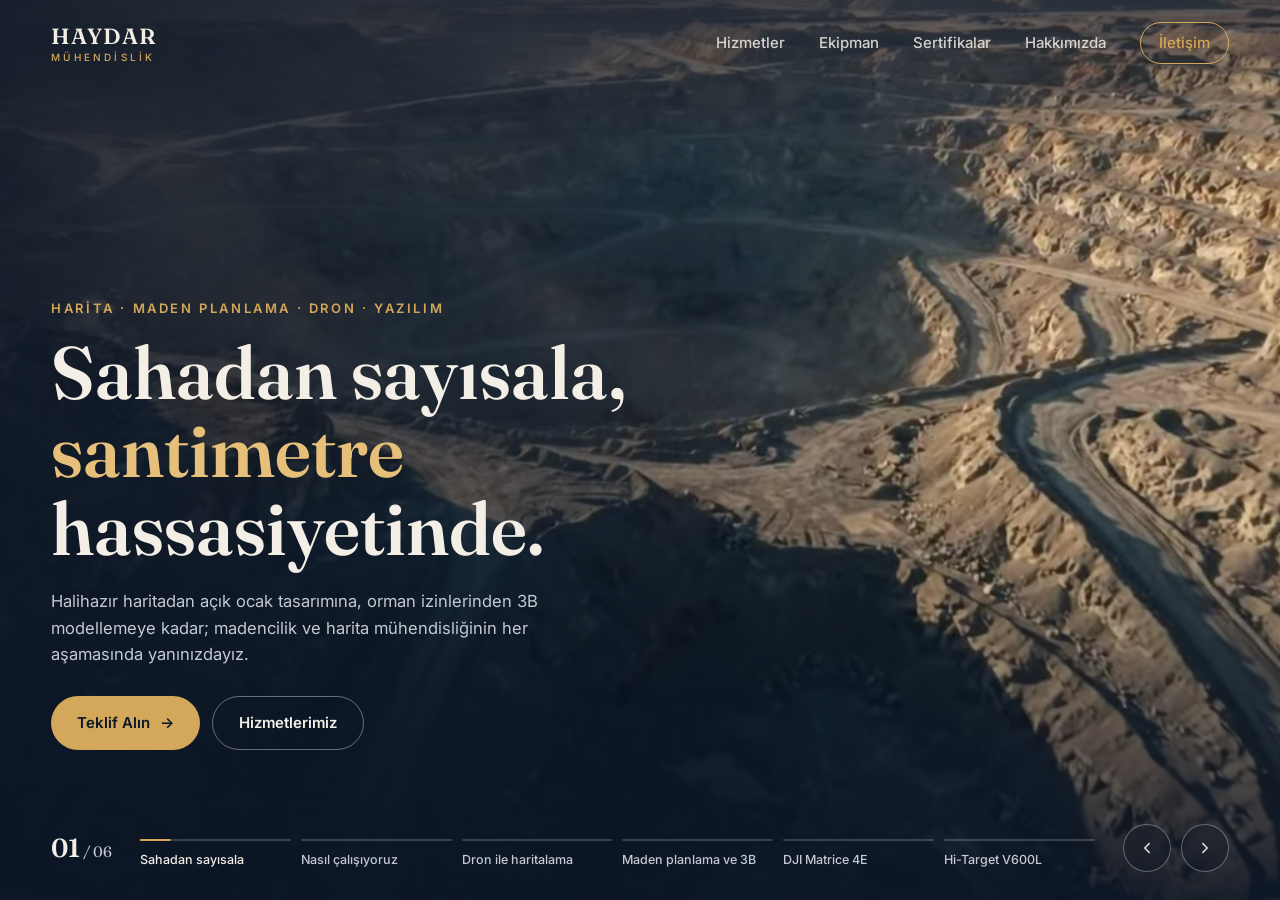
==== commit 186c9dbb: "Paylaşım önizleme görselini kontur tasarımıyla değiştir WhatsApp/LinkedIn önizlemesi için logolu yen" ====
--- a/index.html
+++ b/index.html
@@ -14,7 +14,7 @@
 <meta property="og:title" content="Haydar Mühendislik | Harita, Maden Planlama ve Dron Hizmetleri">
 <meta property="og:description" content="Ankara merkezli Haydar Mühendislik: halihazır harita ve imalat ölçümleri, maden planlama ve 3B modelleme, orman izin haritaları, RTK dron ile hava görüntüleme ve yazılım çözümleri.">
 <meta property="og:url" content="https://www.haydarmuhendislik.com/">
-<meta property="og:image" content="https://www.haydarmuhendislik.com/og-image.jpg">
+<meta property="og:image" content="https://www.haydarmuhendislik.com/og-paylasim.jpg">
 <meta name="twitter:card" content="summary_large_image">
 <script type="application/ld+json">
 {
@@ -22,7 +22,7 @@
   "@type": "ProfessionalService",
   "name": "Haydar Mühendislik",
   "url": "https://www.haydarmuhendislik.com/",
-  "image": "https://www.haydarmuhendislik.com/og-image.jpg",
+  "image": "https://www.haydarmuhendislik.com/og-paylasim.jpg",
   "logo": "https://www.haydarmuhendislik.com/favicon.svg",
   "telephone": "+905077179444",
   "email": "info@haydarmuhendislik.com",
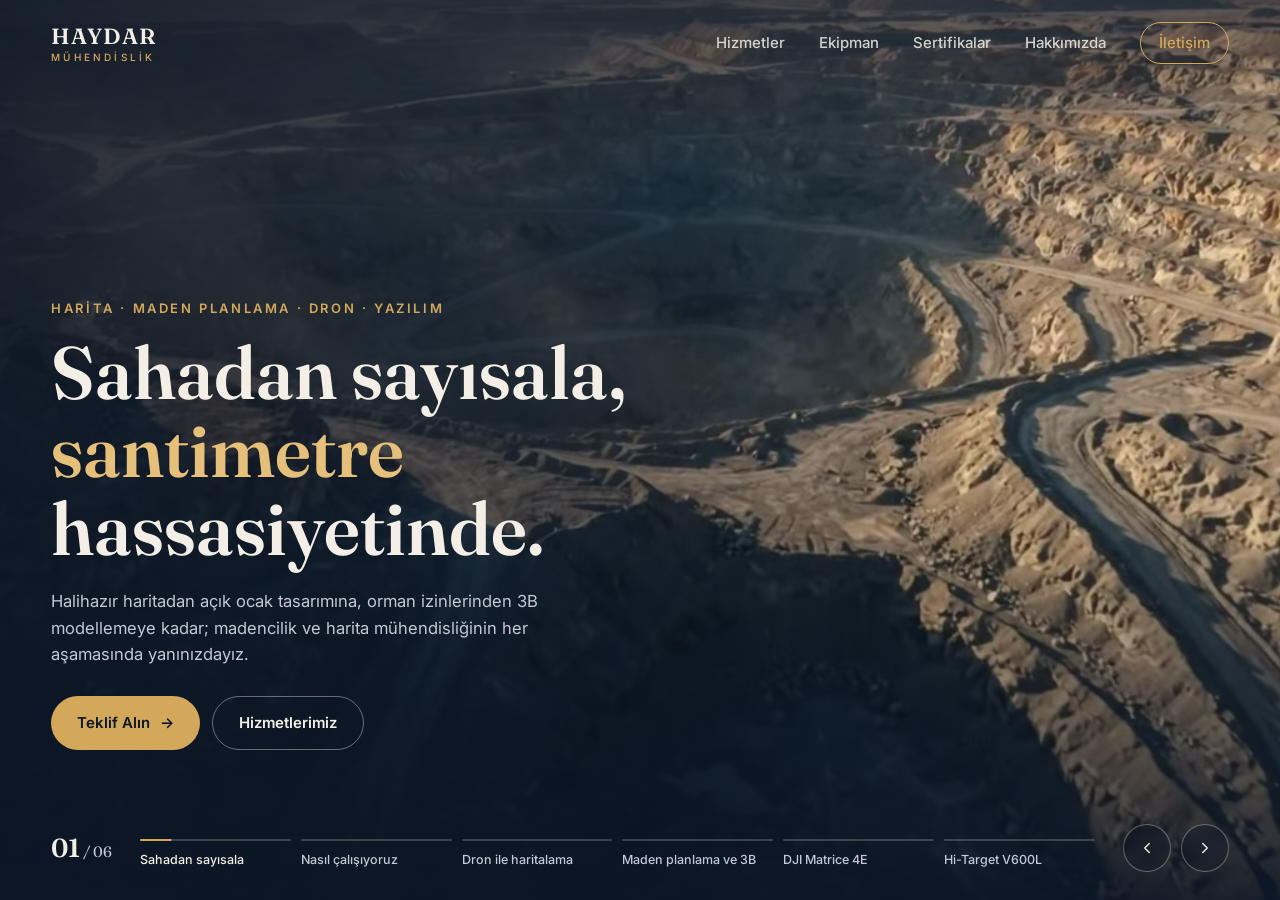
==== commit be82dc3b: "Google ve mobil için favicon.ico, PNG ve apple-touch-icon ekle Arama sonuçlarında varsayılan mavi dü" ====
--- a/index.html
+++ b/index.html
@@ -6,7 +6,10 @@
 <title>Haydar Mühendislik | Harita, Maden Planlama ve Dron Hizmetleri</title>
 <meta name="description" content="Ankara merkezli Haydar Mühendislik: halihazır harita ve imalat ölçümleri, maden planlama ve 3B modelleme, orman izin haritaları, RTK dron ile hava görüntüleme ve yazılım çözümleri.">
 <link rel="canonical" href="https://www.haydarmuhendislik.com/">
-<link rel="icon" href="favicon.svg" type="image/svg+xml">
+<link rel="icon" href="/favicon.ico" sizes="48x48">
+<link rel="icon" href="/favicon.svg" type="image/svg+xml">
+<link rel="icon" href="/icon-192.png" type="image/png" sizes="192x192">
+<link rel="apple-touch-icon" href="/apple-touch-icon.png">
 <meta name="theme-color" content="#0c1626">
 <meta property="og:type" content="website">
 <meta property="og:site_name" content="Haydar Mühendislik">
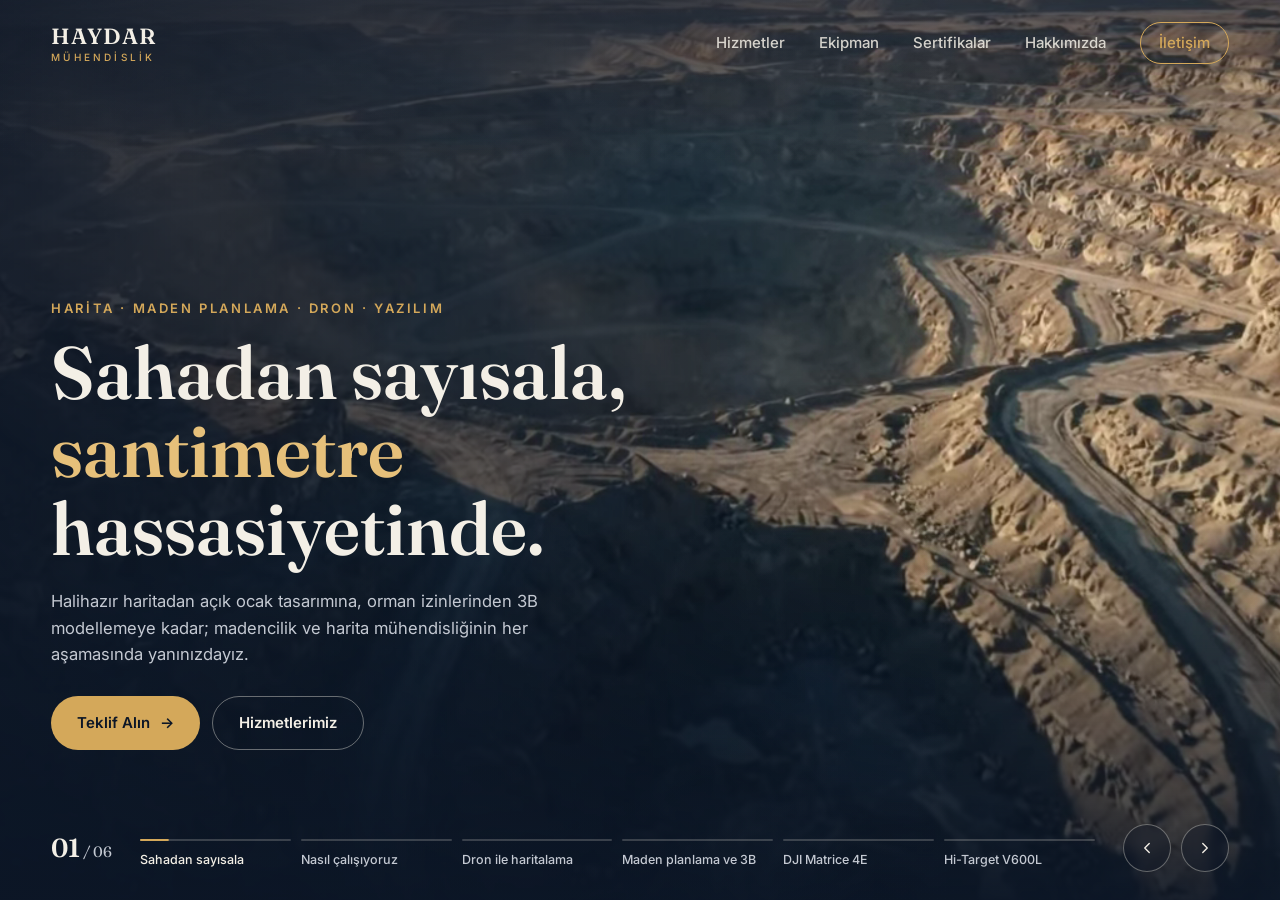
==== commit 1f47b41a: "Telefonda menü: ☰ düğmesi ve tam ekran menü paneli Dar ekranlarda gizlenen Hizmetler, Ekipman, Serti" ====
--- a/index.html
+++ b/index.html
@@ -164,6 +164,35 @@
   .gir,.slayt>img{transition:none}
   .gir{opacity:1;transform:none}
 }
+
+/* ---------- Mobil menü ---------- */
+.menu-ac{display:none;width:46px;height:46px;border-radius:50%;border:1px solid rgba(243,239,230,.35);background:rgba(12,22,38,.45);backdrop-filter:blur(6px);-webkit-backdrop-filter:blur(6px);cursor:pointer;place-items:center;align-content:center;gap:5px;padding:0}
+.menu-ac span{display:block;width:18px;height:1.8px;border-radius:2px;background:#f3efe6;transition:transform .3s,opacity .2s}
+.menu-acik .menu-ac span:nth-child(1){transform:translateY(6.8px) rotate(45deg)}
+.menu-acik .menu-ac span:nth-child(2){opacity:0}
+.menu-acik .menu-ac span:nth-child(3){transform:translateY(-6.8px) rotate(-45deg)}
+.menu-ac:focus-visible{outline:2px solid #e6c07a;outline-offset:3px}
+.mobil-menu{position:fixed;inset:0;z-index:9;background:#0c1626;display:flex;flex-direction:column;justify-content:space-between;padding:120px 24px 32px;overflow-y:auto;opacity:0;transition:opacity .3s}
+.mobil-menu.acik{opacity:1}
+.mm-linkler{list-style:none;margin:0;padding:0;counter-reset:mm}
+.mm-linkler li{border-bottom:1px solid rgba(243,239,230,.1);opacity:0;transform:translateY(14px);transition:opacity .45s calc(var(--i) * 60ms + 80ms),transform .45s calc(var(--i) * 60ms + 80ms)}
+.mobil-menu.acik .mm-linkler li{opacity:1;transform:none}
+.mm-linkler a{display:flex;align-items:baseline;gap:16px;padding:16px 0;font-family:Fraunces,Georgia,serif;font-size:32px;font-weight:600;color:#f3efe6;text-decoration:none}
+.mm-linkler a::before{counter-increment:mm;content:counter(mm, decimal-leading-zero);font:600 13px Inter,sans-serif;color:#d4a85a;letter-spacing:.1em}
+.mm-linkler a[aria-current="page"]{color:#e6c07a}
+.mm-alt{display:flex;flex-direction:column;gap:10px;padding-top:28px;font-size:15px}
+.mm-alt a{color:#aeb6c3;text-decoration:none}
+.mm-alt a:first-child{color:#d4a85a;font-weight:600;font-size:18px}
+html.menu-acik,html.menu-acik body{overflow:hidden}
+html.menu-acik .kontrol,html.menu-acik .wa-sabit{visibility:hidden}
+@media (max-width:900px){
+  .menu{gap:10px}
+  .menu a:not(.teklif){display:none}
+  .menu-ac{display:grid}
+}
+@media (prefers-reduced-motion:reduce){
+  .mobil-menu,.mm-linkler li,.menu-ac span{transition:none}
+}
 </style>
 </head>
 <body>
@@ -176,8 +205,45 @@
     <a href="sertifikalar.html">Sertifikalar</a>
     <a href="hakkimizda.html">Hakkımızda</a>
     <a href="iletisim.html" class="teklif">İletişim</a>
+    <button class="menu-ac" type="button" aria-expanded="false" aria-controls="mobilMenu" aria-label="Menüyü aç"><span></span><span></span><span></span></button>
   </nav>
 </header>
+
+<div class="mobil-menu" id="mobilMenu" hidden>
+  <nav aria-label="Mobil menü"><ol class="mm-linkler"></ol></nav>
+  <div class="mm-alt">
+    <a href="tel:+905077179444">0507 717 94 44</a>
+    <a href="https://wa.me/905077179444" target="_blank" rel="noopener">WhatsApp</a>
+    <a href="mailto:info@haydarmuhendislik.com">info@haydarmuhendislik.com</a>
+  </div>
+</div>
+<script>
+// Mobil menü: bağlantılar üstteki menüden kopyalanır, böylece tek yerden yönetilir
+(() => {
+  const dugme = document.querySelector('.menu-ac');
+  const panel = document.getElementById('mobilMenu');
+  const liste = panel.querySelector('.mm-linkler');
+  document.querySelectorAll('.menu a').forEach((a, i) => {
+    const li = document.createElement('li');
+    const kopya = a.cloneNode(true);
+    kopya.className = '';
+    li.style.setProperty('--i', i);
+    li.appendChild(kopya);
+    liste.appendChild(li);
+  });
+  const ac = acik => {
+    panel.hidden = !acik;
+    requestAnimationFrame(() => panel.classList.toggle('acik', acik));
+    document.documentElement.classList.toggle('menu-acik', acik);
+    dugme.setAttribute('aria-expanded', acik);
+    dugme.setAttribute('aria-label', acik ? 'Menüyü kapat' : 'Menüyü aç');
+  };
+  dugme.addEventListener('click', () => ac(panel.hidden));
+  panel.addEventListener('click', e => { if (e.target.closest('a')) ac(false); });
+  addEventListener('keydown', e => { if (e.key === 'Escape' && !panel.hidden) { ac(false); dugme.focus(); } });
+  matchMedia('(min-width: 901px)').addEventListener('change', e => { if (e.matches) ac(false); });
+})();
+</script>
 
 <main class="kaydirici" id="kaydirici" tabindex="0" aria-roledescription="slayt gösterisi" aria-label="Haydar Mühendislik tanıtım">
 
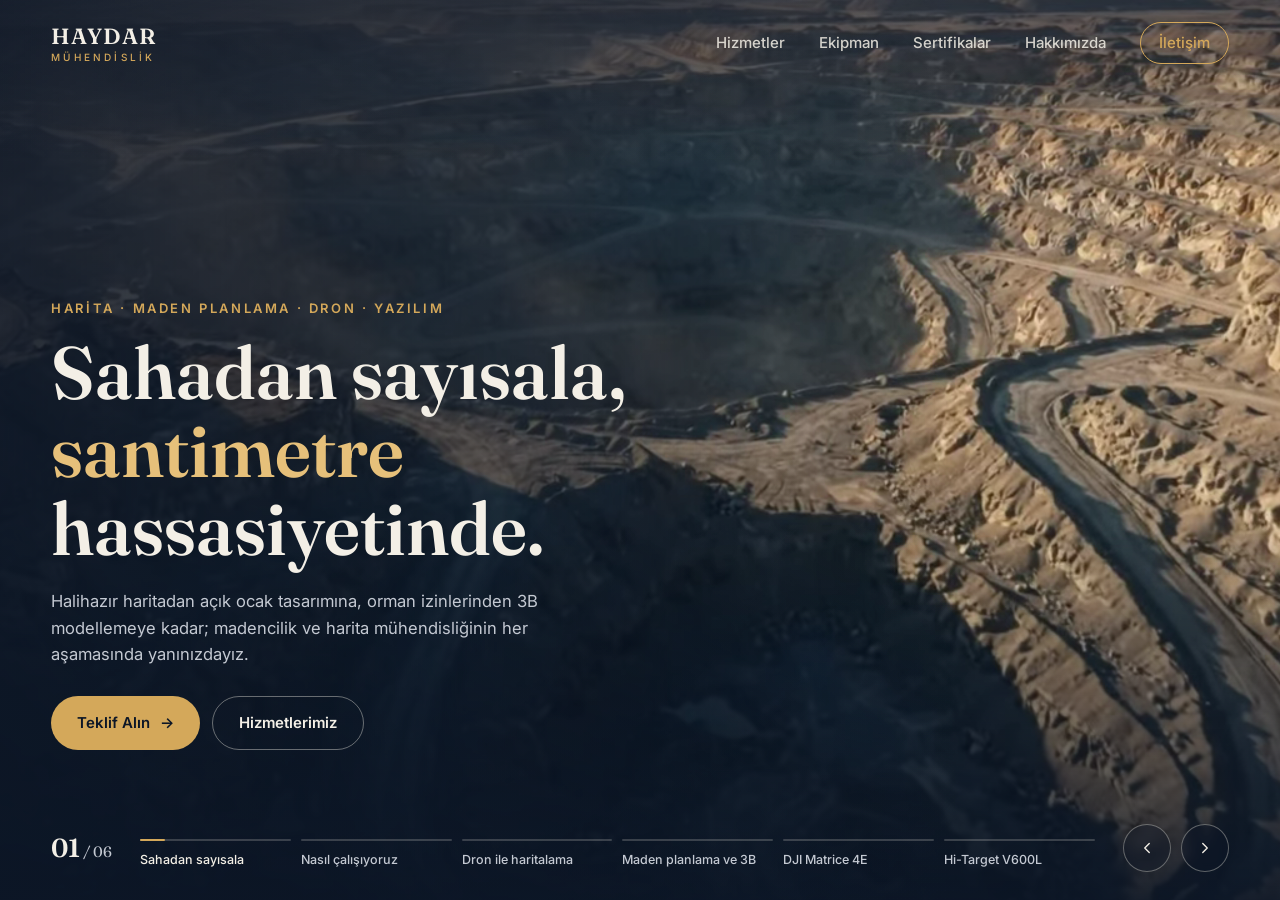
==== commit 58d9a196: "Matrice 4E kartında "YKN'siz" yerine eğik çekim hızı; kontrol noktasız ifadelerini kaldır Co-Authore" ====
--- a/index.html
+++ b/index.html
@@ -291,7 +291,7 @@
     <div class="icerik">
       <p class="ust-baslik gir">Dron ile Hava Görüntüleme</p>
       <h2 class="gir">Günlerce sürecek ölçüm, <em>tek uçuşta.</em></h2>
-      <p class="aciklama gir">RTK destekli dronlarımızla hektarlarca alanı kontrol noktası kurmadan haritalıyor; ortofoto, yüzey modeli ve hacim hesaplarını hızla teslim ediyoruz.</p>
+      <p class="aciklama gir">RTK destekli dronlarımızla hektarlarca alanı tek uçuşta haritalıyor; ortofoto, yüzey modeli ve hacim hesaplarını hızla teslim ediyoruz.</p>
       <div class="butonlar gir"><a href="hizmetler.html#dron" class="btn btn-cizgi">Dron hizmetlerimiz <span aria-hidden="true">→</span></a></div>
     </div>
   </section>
@@ -322,7 +322,7 @@
         <li><strong>1 cm<small>+1 ppm</small></strong><span>RTK yatay doğruluk</span></li>
         <li><strong>49<small>dk</small></strong><span>Uçuş süresi</span></li>
         <li><strong>20<small>MP</small></strong><span>4/3" mekanik deklanşör</span></li>
-        <li><strong>YKN'siz</strong><span>Kontrol noktasız harita</span></li>
+        <li><strong>%40</strong><span>Eğik çekimle daha hızlı 3B model</span></li>
       </ul>
     </div>
   </section>
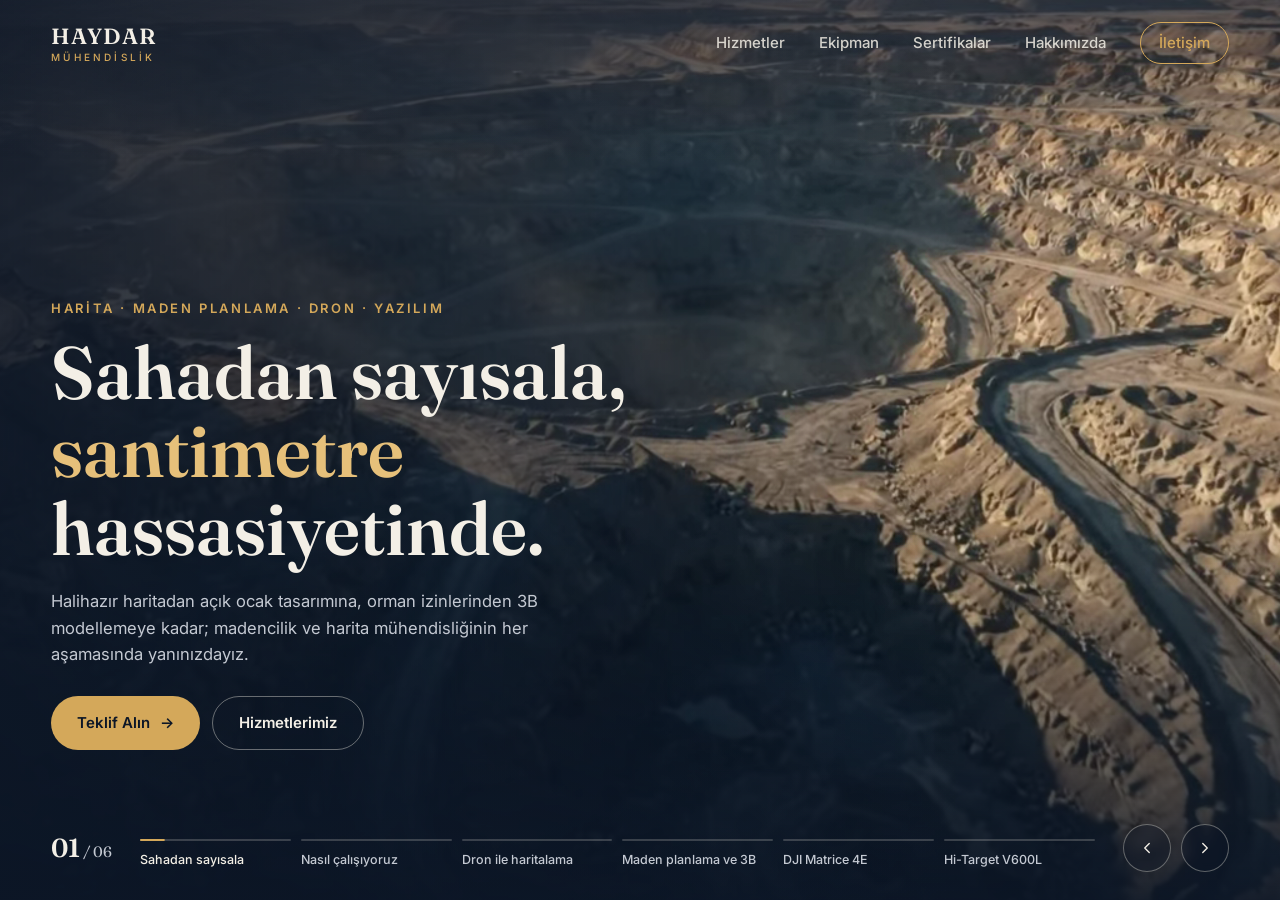
==== commit 3dae39b1: "Kapalı mobil menünün sayfayı görünmez şekilde kaplamasını düzelt .mobil-menu{display:flex} kuralı [h" ====
--- a/index.html
+++ b/index.html
@@ -174,6 +174,7 @@
 .menu-ac:focus-visible{outline:2px solid #e6c07a;outline-offset:3px}
 .mobil-menu{position:fixed;inset:0;z-index:9;background:#0c1626;display:flex;flex-direction:column;justify-content:space-between;padding:120px 24px 32px;overflow-y:auto;opacity:0;transition:opacity .3s}
 .mobil-menu.acik{opacity:1}
+.mobil-menu[hidden]{display:none}
 .mm-linkler{list-style:none;margin:0;padding:0;counter-reset:mm}
 .mm-linkler li{border-bottom:1px solid rgba(243,239,230,.1);opacity:0;transform:translateY(14px);transition:opacity .45s calc(var(--i) * 60ms + 80ms),transform .45s calc(var(--i) * 60ms + 80ms)}
 .mobil-menu.acik .mm-linkler li{opacity:1;transform:none}
